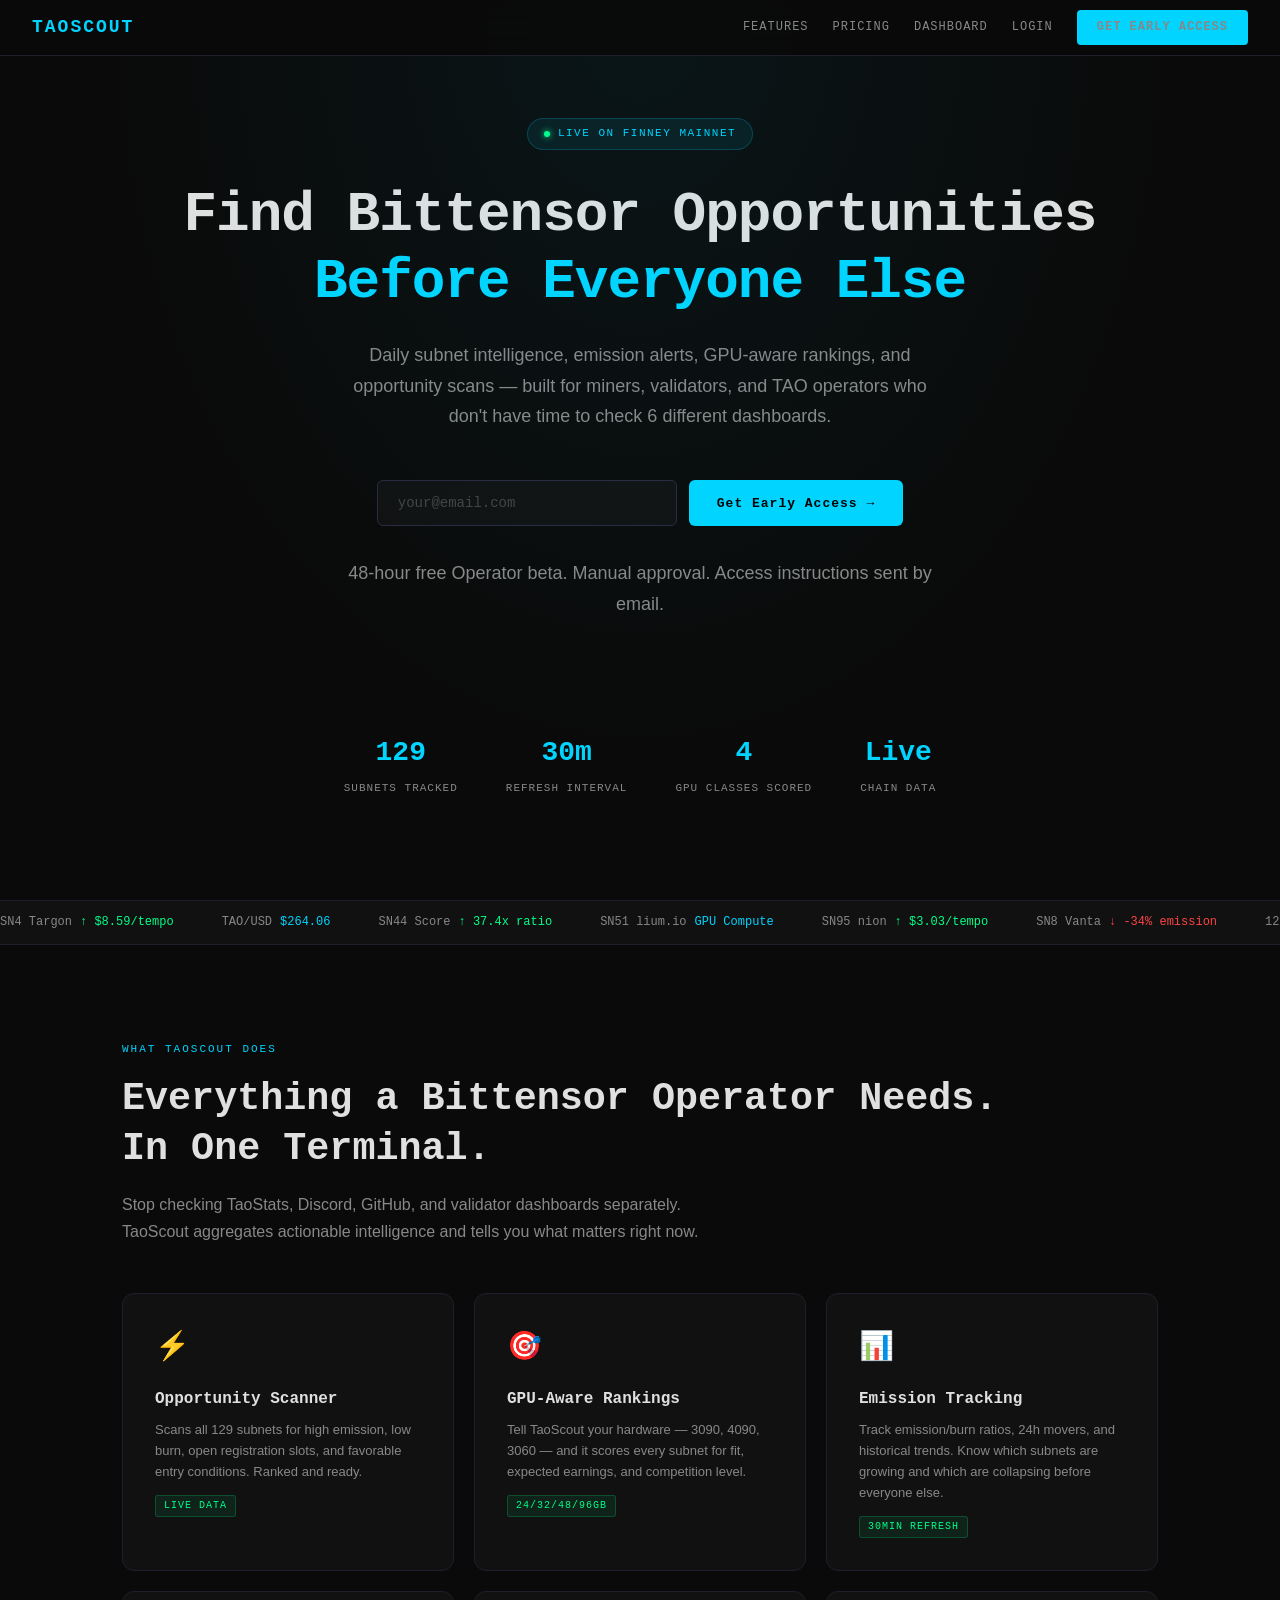
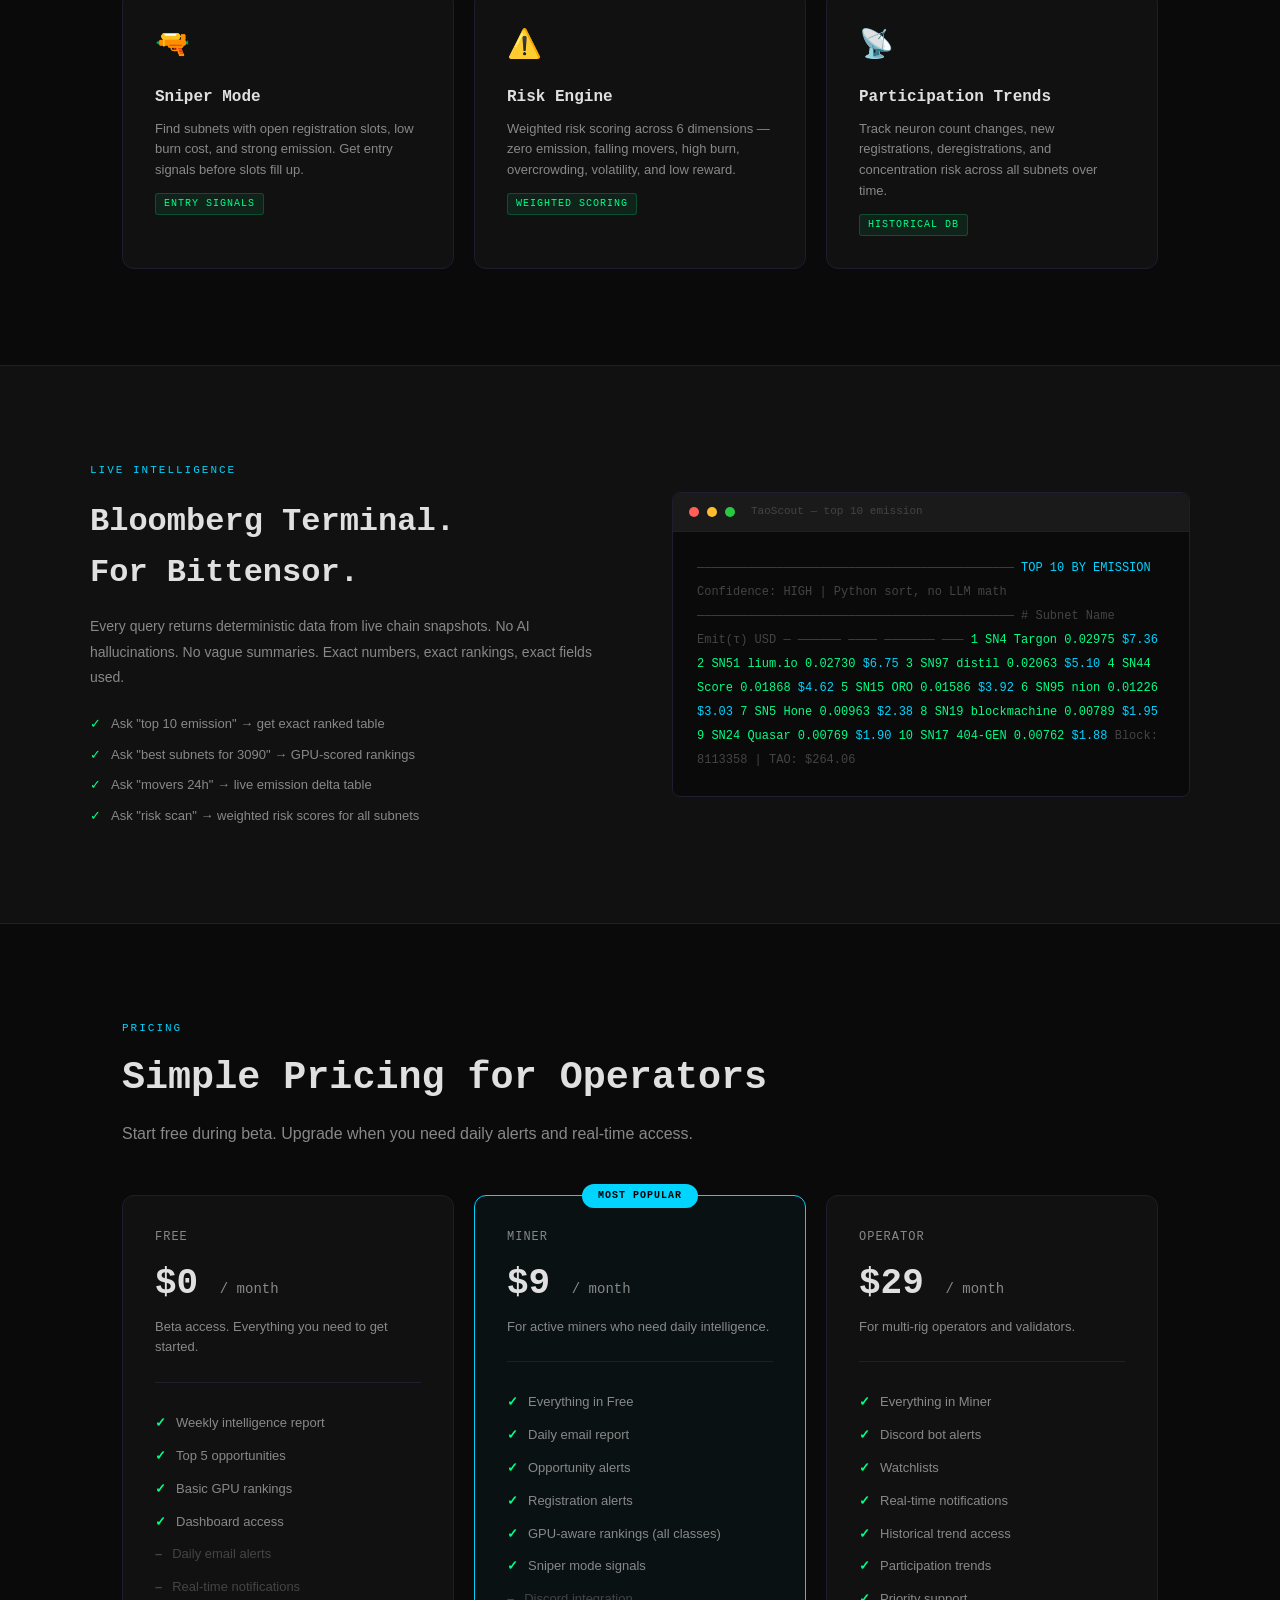
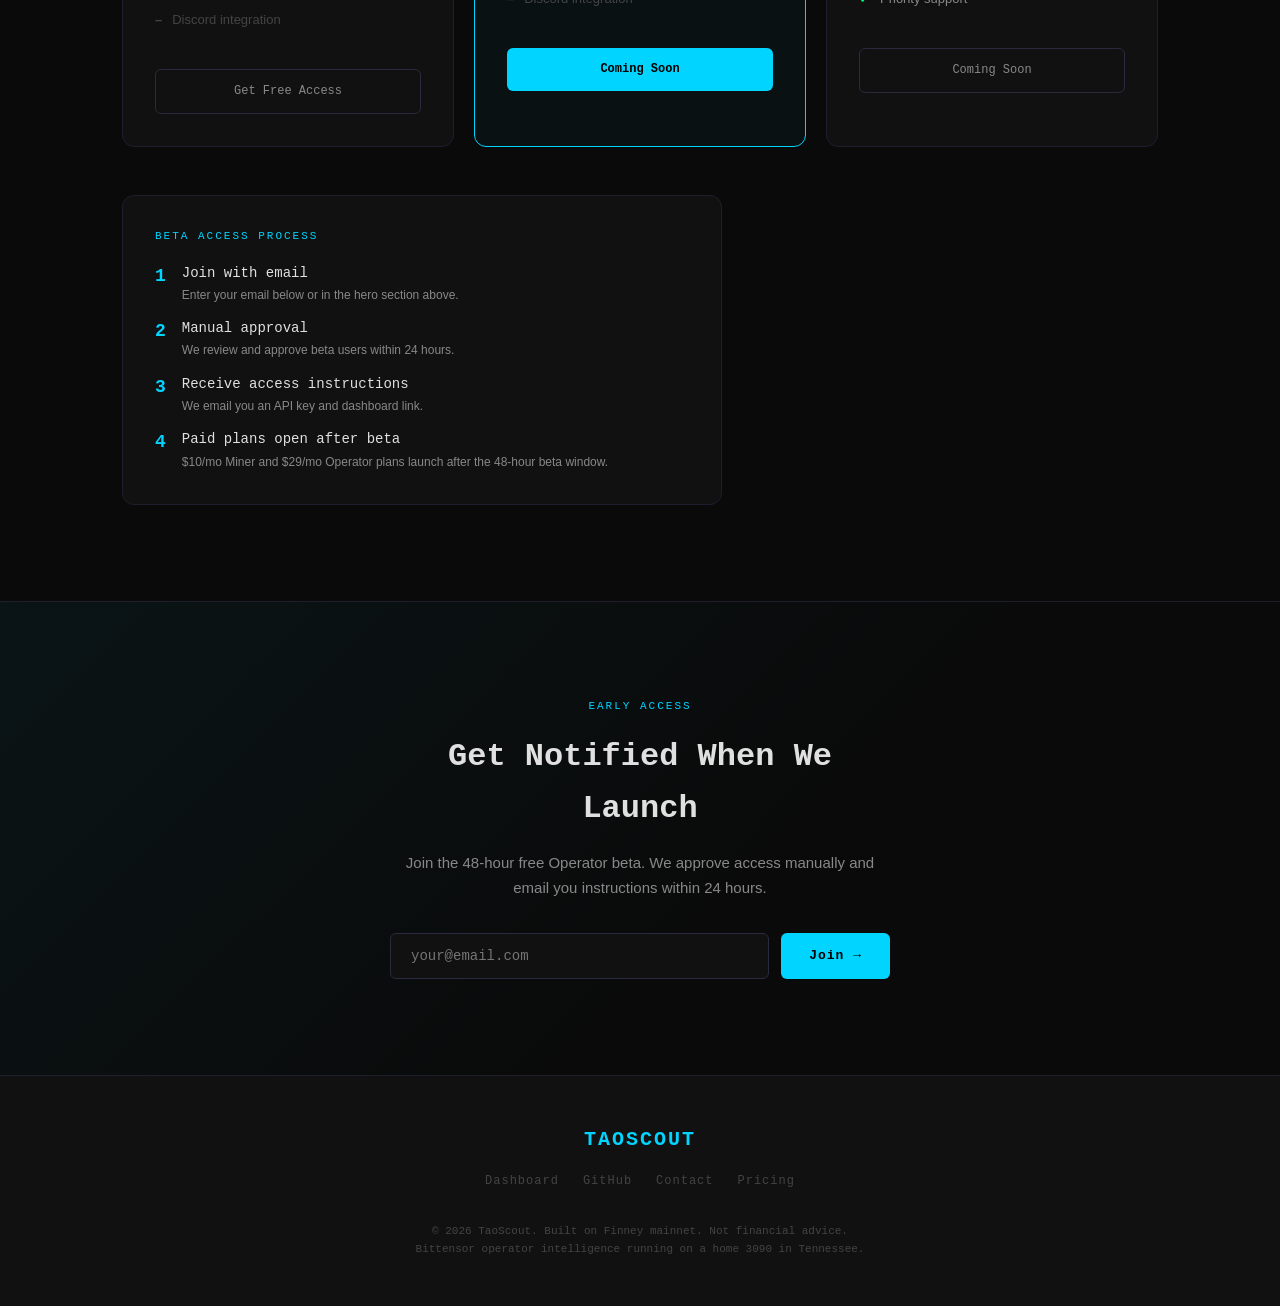
==== landing.html @ e21b1407 "Add TaoStats enrichment, validator trends, 6 GPU classes, flow risk, curated subnet repos" ====
<!DOCTYPE html>
<html lang="en">
<head>
<meta charset="UTF-8">
<meta name="viewport" content="width=device-width, initial-scale=1.0">
<title>TaoScout — Bittensor Intelligence for Miners & Operators</title>
<meta name="description" content="Daily subnet intelligence, emission alerts, GPU rankings, and opportunity scans for Bittensor miners, validators, and delegators.">
<style>
*{box-sizing:border-box;margin:0;padding:0}
:root{
  --bg:#0a0a0a;--bg2:#111;--bg3:#161616;
  --border:#1e1e2e;--border2:#2a2a3e;
  --cyan:#00d4ff;--green:#00ff88;--yellow:#ffcc00;--red:#ff4444;
  --text:#e0e0e0;--muted:#888;--dim:#444;
}
html{scroll-behavior:smooth}
body{background:var(--bg);color:var(--text);font-family:'Courier New',monospace;line-height:1.6}

/* NAV */
nav{position:fixed;top:0;left:0;right:0;z-index:100;background:rgba(10,10,10,0.95);border-bottom:1px solid var(--border);padding:0 2rem;display:flex;align-items:center;justify-content:space-between;height:56px;backdrop-filter:blur(10px)}
.nav-logo{font-size:18px;font-weight:700;color:var(--cyan);letter-spacing:2px}
.nav-links{display:flex;gap:24px;align-items:center}
.nav-links a{color:var(--muted);text-decoration:none;font-size:12px;letter-spacing:1px;text-transform:uppercase;transition:color 0.2s}
.nav-links a:hover{color:var(--cyan)}
.nav-cta{background:var(--cyan);color:#000;padding:8px 20px;border-radius:4px;font-size:12px;font-weight:700;text-decoration:none;letter-spacing:1px}
.nav-cta:hover{background:#00b8d9;color:#000!important}

/* HERO */
.hero{min-height:100vh;display:flex;flex-direction:column;align-items:center;justify-content:center;text-align:center;padding:80px 2rem 4rem;position:relative;overflow:hidden}
.hero::before{content:'';position:absolute;top:0;left:0;right:0;bottom:0;background:radial-gradient(ellipse at 50% 0%,rgba(0,212,255,0.06) 0%,transparent 60%);pointer-events:none}
.hero-badge{display:inline-flex;align-items:center;gap:8px;background:rgba(0,212,255,0.08);border:1px solid rgba(0,212,255,0.2);border-radius:20px;padding:6px 16px;font-size:11px;color:var(--cyan);letter-spacing:1.5px;text-transform:uppercase;margin-bottom:2rem}
.live-dot{width:6px;height:6px;border-radius:50%;background:var(--green);box-shadow:0 0 6px var(--green);animation:pulse 2s infinite}
@keyframes pulse{0%,100%{opacity:1}50%{opacity:0.4}}
.hero h1{font-size:clamp(2rem,5vw,3.5rem);font-weight:700;line-height:1.2;margin-bottom:1.5rem;letter-spacing:-1px}
.hero h1 span{color:var(--cyan)}
.hero p{font-size:clamp(14px,2vw,18px);color:var(--muted);max-width:600px;margin-bottom:3rem;font-family:sans-serif;font-weight:400;line-height:1.7}
.hero-signup{display:flex;gap:12px;flex-wrap:wrap;justify-content:center;margin-bottom:2rem}
.hero-signup input{background:var(--bg2);border:1px solid var(--border2);border-radius:6px;padding:14px 20px;font-family:'Courier New',monospace;font-size:14px;color:var(--text);outline:none;width:300px;max-width:100%}
.hero-signup input:focus{border-color:var(--cyan)}
.hero-signup input::placeholder{color:var(--dim)}
.btn-primary{background:var(--cyan);color:#000;border:none;border-radius:6px;padding:14px 28px;font-family:'Courier New',monospace;font-size:13px;font-weight:700;cursor:pointer;letter-spacing:1px;transition:all 0.2s;white-space:nowrap}
.btn-primary:hover{background:#00b8d9;transform:translateY(-1px)}
.hero-note{font-size:11px;color:var(--dim)}
.hero-stats{display:flex;gap:3rem;margin-top:4rem;flex-wrap:wrap;justify-content:center}
.hero-stat{text-align:center}
.hero-stat-num{font-size:28px;font-weight:700;color:var(--cyan)}
.hero-stat-label{font-size:11px;color:var(--muted);text-transform:uppercase;letter-spacing:1px;margin-top:4px}

/* TICKER */
.ticker{background:var(--bg2);border-top:1px solid var(--border);border-bottom:1px solid var(--border);padding:12px 0;overflow:hidden}
.ticker-inner{display:flex;gap:3rem;animation:scroll 20s linear infinite;white-space:nowrap;width:max-content}
@keyframes scroll{0%{transform:translateX(0)}100%{transform:translateX(-50%)}}
.ticker-item{font-size:12px;color:var(--muted);display:flex;align-items:center;gap:8px}
.ticker-item span{color:var(--cyan)}
.ticker-item .up{color:var(--green)}
.ticker-item .down{color:var(--red)}

/* FEATURES */
.section{padding:6rem 2rem;max-width:1100px;margin:0 auto}
.section-label{font-size:11px;color:var(--cyan);text-transform:uppercase;letter-spacing:2px;margin-bottom:1rem}
.section h2{font-size:clamp(1.5rem,3vw,2.5rem);margin-bottom:1rem;line-height:1.3}
.section-sub{font-size:16px;color:var(--muted);max-width:600px;font-family:sans-serif;font-weight:400;line-height:1.7;margin-bottom:3rem}
.features-grid{display:grid;grid-template-columns:repeat(auto-fit,minmax(280px,1fr));gap:20px}
.feature-card{background:var(--bg2);border:1px solid var(--border);border-radius:12px;padding:2rem;transition:border-color 0.2s}
.feature-card:hover{border-color:var(--border2)}
.feature-icon{font-size:28px;margin-bottom:1rem}
.feature-card h3{font-size:16px;margin-bottom:8px;color:var(--text)}
.feature-card p{font-size:13px;color:var(--muted);font-family:sans-serif;line-height:1.6}
.feature-tag{display:inline-block;font-size:10px;color:var(--green);background:rgba(0,255,136,0.08);border:1px solid rgba(0,255,136,0.2);border-radius:3px;padding:2px 8px;margin-top:12px;letter-spacing:1px}

/* TERMINAL DEMO */
.demo-section{background:var(--bg2);border-top:1px solid var(--border);border-bottom:1px solid var(--border);padding:6rem 2rem}
.demo-inner{max-width:1100px;margin:0 auto;display:grid;grid-template-columns:1fr 1fr;gap:4rem;align-items:center}
.demo-terminal{background:#0a0a0a;border:1px solid var(--border);border-radius:8px;overflow:hidden}
.terminal-bar{background:#1a1a1a;padding:10px 16px;display:flex;align-items:center;gap:8px;border-bottom:1px solid var(--border)}
.terminal-dot{width:10px;height:10px;border-radius:50%}
.t-red{background:#ff5f57}.t-yellow{background:#febc2e}.t-green{background:#28c840}
.terminal-title{font-size:11px;color:var(--dim);margin-left:8px}
.terminal-body{padding:1.5rem;font-size:12px;line-height:2;color:var(--green)}
.t-dim{color:var(--dim)}
.t-cyan{color:var(--cyan)}
.t-yellow{color:var(--yellow)}
.t-white{color:var(--text)}

/* PRICING */
.pricing-grid{display:grid;grid-template-columns:repeat(auto-fit,minmax(260px,1fr));gap:20px;margin-top:3rem}
.pricing-card{background:var(--bg2);border:1px solid var(--border);border-radius:12px;padding:2rem;position:relative}
.pricing-card.featured{border-color:var(--cyan);background:rgba(0,212,255,0.03)}
.pricing-badge{position:absolute;top:-12px;left:50%;transform:translateX(-50%);background:var(--cyan);color:#000;font-size:10px;font-weight:700;padding:4px 16px;border-radius:20px;letter-spacing:1px}
.pricing-plan{font-size:12px;color:var(--muted);text-transform:uppercase;letter-spacing:1px;margin-bottom:8px}
.pricing-price{font-size:36px;font-weight:700;color:var(--text);margin-bottom:4px}
.pricing-price span{font-size:14px;color:var(--muted);font-weight:400}
.pricing-desc{font-size:13px;color:var(--muted);font-family:sans-serif;margin-bottom:1.5rem;padding-bottom:1.5rem;border-bottom:1px solid var(--border)}
.pricing-features{list-style:none;margin-bottom:2rem}
.pricing-features li{font-size:13px;color:var(--muted);font-family:sans-serif;padding:6px 0;display:flex;align-items:flex-start;gap:10px}
.pricing-features li::before{content:'✓';color:var(--green);flex-shrink:0;font-weight:700}
.pricing-features li.dim::before{content:'–';color:var(--dim)}
.pricing-features li.dim{color:var(--dim)}
.btn-outline{display:block;text-align:center;border:1px solid var(--border2);border-radius:6px;padding:12px;font-family:'Courier New',monospace;font-size:12px;color:var(--muted);cursor:pointer;background:none;width:100%;transition:all 0.2s;text-decoration:none}
.btn-outline:hover{border-color:var(--cyan);color:var(--cyan)}
.btn-filled{display:block;text-align:center;background:var(--cyan);border:none;border-radius:6px;padding:12px;font-family:'Courier New',monospace;font-size:12px;color:#000;cursor:pointer;width:100%;font-weight:700;transition:all 0.2s;text-decoration:none}
.btn-filled:hover{background:#00b8d9}

/* EMAIL SECTION */
.email-section{background:linear-gradient(135deg,rgba(0,212,255,0.05) 0%,transparent 60%);border-top:1px solid var(--border);padding:6rem 2rem;text-align:center}
.email-inner{max-width:500px;margin:0 auto}
.email-inner h2{font-size:clamp(1.5rem,3vw,2rem);margin-bottom:1rem}
.email-inner p{font-size:15px;color:var(--muted);font-family:sans-serif;margin-bottom:2rem;line-height:1.7}
.email-form{display:flex;gap:12px;flex-wrap:wrap;justify-content:center}
.email-form input{background:var(--bg2);border:1px solid var(--border2);border-radius:6px;padding:14px 20px;font-family:'Courier New',monospace;font-size:14px;color:var(--text);outline:none;flex:1;min-width:200px}
.email-form input:focus{border-color:var(--cyan)}
.signup-msg{margin-top:1rem;font-size:13px;display:none}
.signup-msg.success{color:var(--green);display:block}
.signup-msg.error{color:var(--red);display:block}

/* FOOTER */
footer{background:var(--bg2);border-top:1px solid var(--border);padding:3rem 2rem;text-align:center}
.footer-logo{font-size:20px;font-weight:700;color:var(--cyan);letter-spacing:2px;margin-bottom:1rem}
.footer-links{display:flex;gap:24px;justify-content:center;margin-bottom:2rem;flex-wrap:wrap}
.footer-links a{color:var(--dim);text-decoration:none;font-size:12px;letter-spacing:1px}
.footer-links a:hover{color:var(--muted)}
.footer-note{font-size:11px;color:var(--dim)}

/* MOBILE */
@media(max-width:768px){
  .nav-links{display:none}
  .demo-inner{grid-template-columns:1fr}
  .hero-signup{flex-direction:column;align-items:center}
  .hero-signup input{width:100%;max-width:340px}
  .hero-stats{gap:2rem}
}

/* SUCCESS STATE */
.form-success{display:none;text-align:center;padding:1rem}
.form-success.show{display:block}
</style>
</head>
<body>

<nav>
  <div class="nav-logo">TAOSCOUT</div>
  <div class="nav-links">
    <a href="#features">Features</a>
    <a href="#pricing">Pricing</a>
    <a href="https://app.taoscout.com">Dashboard</a>
    <a href="https://app.taoscout.com/login" style="color:#888;text-decoration:none;font-size:12px;letter-spacing:1px">Login</a>
    <a href="#signup" class="nav-cta">Get Early Access</a>
  </div>
</nav>

<!-- HERO -->
<section class="hero">
  <div class="hero-badge">
    <span class="live-dot"></span>
    Live on Finney Mainnet
  </div>
  <h1>Find Bittensor Opportunities<br><span>Before Everyone Else</span></h1>
  <p>Daily subnet intelligence, emission alerts, GPU-aware rankings, and opportunity scans — built for miners, validators, and TAO operators who don't have time to check 6 different dashboards.</p>

  <div class="hero-signup" id="hero-form">
    <input type="email" id="hero-email" placeholder="your@email.com" />
    <button class="btn-primary" onclick="subscribe('hero-email','hero-msg')">Get Early Access →</button>
  </div>
  <div class="signup-msg" id="hero-msg"></div>
  <p class="hero-note">48-hour free Operator beta. Manual approval. Access instructions sent by email.</p>

  <div class="hero-stats">
    <div class="hero-stat">
      <div class="hero-stat-num">129</div>
      <div class="hero-stat-label">Subnets Tracked</div>
    </div>
    <div class="hero-stat">
      <div class="hero-stat-num">30m</div>
      <div class="hero-stat-label">Refresh Interval</div>
    </div>
    <div class="hero-stat">
      <div class="hero-stat-num">4</div>
      <div class="hero-stat-label">GPU Classes Scored</div>
    </div>
    <div class="hero-stat">
      <div class="hero-stat-num">Live</div>
      <div class="hero-stat-label">Chain Data</div>
    </div>
  </div>
</section>

<!-- TICKER -->
<div class="ticker">
  <div class="ticker-inner">
    <div class="ticker-item">SN4 Targon <span class="up">↑ $8.59/tempo</span></div>
    <div class="ticker-item">TAO/USD <span>$264.06</span></div>
    <div class="ticker-item">SN44 Score <span class="up">↑ 37.4x ratio</span></div>
    <div class="ticker-item">SN51 lium.io <span>GPU Compute</span></div>
    <div class="ticker-item">SN95 nion <span class="up">↑ $3.03/tempo</span></div>
    <div class="ticker-item">SN8 Vanta <span class="down">↓ -34% emission</span></div>
    <div class="ticker-item">129 Subnets <span>Analyzed</span></div>
    <div class="ticker-item">SN36 automata <span>10% fill — open slots</span></div>
    <!-- duplicate for seamless scroll -->
    <div class="ticker-item">SN4 Targon <span class="up">↑ $8.59/tempo</span></div>
    <div class="ticker-item">TAO/USD <span>$264.06</span></div>
    <div class="ticker-item">SN44 Score <span class="up">↑ 37.4x ratio</span></div>
    <div class="ticker-item">SN51 lium.io <span>GPU Compute</span></div>
    <div class="ticker-item">SN95 nion <span class="up">↑ $3.03/tempo</span></div>
    <div class="ticker-item">SN8 Vanta <span class="down">↓ -34% emission</span></div>
    <div class="ticker-item">129 Subnets <span>Analyzed</span></div>
    <div class="ticker-item">SN36 automata <span>10% fill — open slots</span></div>
  </div>
</div>

<!-- FEATURES -->
<section class="section" id="features">
  <div class="section-label">What TaoScout Does</div>
  <h2>Everything a Bittensor Operator Needs.<br>In One Terminal.</h2>
  <p class="section-sub">Stop checking TaoStats, Discord, GitHub, and validator dashboards separately. TaoScout aggregates actionable intelligence and tells you what matters right now.</p>

  <div class="features-grid">
    <div class="feature-card">
      <div class="feature-icon">⚡</div>
      <h3>Opportunity Scanner</h3>
      <p>Scans all 129 subnets for high emission, low burn, open registration slots, and favorable entry conditions. Ranked and ready.</p>
      <span class="feature-tag">LIVE DATA</span>
    </div>
    <div class="feature-card">
      <div class="feature-icon">🎯</div>
      <h3>GPU-Aware Rankings</h3>
      <p>Tell TaoScout your hardware — 3090, 4090, 3060 — and it scores every subnet for fit, expected earnings, and competition level.</p>
      <span class="feature-tag">24/32/48/96GB</span>
    </div>
    <div class="feature-card">
      <div class="feature-icon">📊</div>
      <h3>Emission Tracking</h3>
      <p>Track emission/burn ratios, 24h movers, and historical trends. Know which subnets are growing and which are collapsing before everyone else.</p>
      <span class="feature-tag">30MIN REFRESH</span>
    </div>
    <div class="feature-card">
      <div class="feature-icon">🔫</div>
      <h3>Sniper Mode</h3>
      <p>Find subnets with open registration slots, low burn cost, and strong emission. Get entry signals before slots fill up.</p>
      <span class="feature-tag">ENTRY SIGNALS</span>
    </div>
    <div class="feature-card">
      <div class="feature-icon">⚠️</div>
      <h3>Risk Engine</h3>
      <p>Weighted risk scoring across 6 dimensions — zero emission, falling movers, high burn, overcrowding, volatility, and low reward.</p>
      <span class="feature-tag">WEIGHTED SCORING</span>
    </div>
    <div class="feature-card">
      <div class="feature-icon">📡</div>
      <h3>Participation Trends</h3>
      <p>Track neuron count changes, new registrations, deregistrations, and concentration risk across all subnets over time.</p>
      <span class="feature-tag">HISTORICAL DB</span>
    </div>
  </div>
</section>

<!-- TERMINAL DEMO -->
<div class="demo-section">
  <div class="demo-inner">
    <div>
      <div class="section-label">Live Intelligence</div>
      <h2 style="font-size:clamp(1.4rem,2.5vw,2rem);margin-bottom:1rem">Bloomberg Terminal.<br>For Bittensor.</h2>
      <p style="font-size:14px;color:var(--muted);font-family:sans-serif;line-height:1.8;margin-bottom:1.5rem">Every query returns deterministic data from live chain snapshots. No AI hallucinations. No vague summaries. Exact numbers, exact rankings, exact fields used.</p>
      <ul style="list-style:none;display:flex;flex-direction:column;gap:10px">
        <li style="font-size:13px;color:var(--muted);font-family:sans-serif;display:flex;gap:10px"><span style="color:var(--green)">✓</span> Ask "top 10 emission" → get exact ranked table</li>
        <li style="font-size:13px;color:var(--muted);font-family:sans-serif;display:flex;gap:10px"><span style="color:var(--green)">✓</span> Ask "best subnets for 3090" → GPU-scored rankings</li>
        <li style="font-size:13px;color:var(--muted);font-family:sans-serif;display:flex;gap:10px"><span style="color:var(--green)">✓</span> Ask "movers 24h" → live emission delta table</li>
        <li style="font-size:13px;color:var(--muted);font-family:sans-serif;display:flex;gap:10px"><span style="color:var(--green)">✓</span> Ask "risk scan" → weighted risk scores for all subnets</li>
      </ul>
    </div>
    <div class="demo-terminal">
      <div class="terminal-bar">
        <div class="terminal-dot t-red"></div>
        <div class="terminal-dot t-yellow"></div>
        <div class="terminal-dot t-green"></div>
        <span class="terminal-title">TaoScout — top 10 emission</span>
      </div>
      <div class="terminal-body">
<span class="t-dim">────────────────────────────────────────────</span>
<span class="t-cyan">  TOP 10 BY EMISSION</span>
<span class="t-dim">  Confidence: HIGH | Python sort, no LLM math</span>
<span class="t-dim">────────────────────────────────────────────</span>
<span class="t-dim">  #  Subnet   Name         Emit(τ)    USD</span>
<span class="t-dim">  ─  ──────   ────         ───────    ───</span>
  1  SN4      Targon       0.02975  <span class="t-cyan">$7.36</span>
  2  SN51     lium.io      0.02730  <span class="t-cyan">$6.75</span>
  3  SN97     distil       0.02063  <span class="t-cyan">$5.10</span>
  4  SN44     Score        0.01868  <span class="t-cyan">$4.62</span>
  5  SN15     ORO          0.01586  <span class="t-cyan">$3.92</span>
  6  SN95     nion         0.01226  <span class="t-cyan">$3.03</span>
  7  SN5      Hone         0.00963  <span class="t-cyan">$2.38</span>
  8  SN19     blockmachine 0.00789  <span class="t-cyan">$1.95</span>
  9  SN24     Quasar       0.00769  <span class="t-cyan">$1.90</span>
 10  SN17     404-GEN      0.00762  <span class="t-cyan">$1.88</span>
<span class="t-dim">  Block: 8113358 | TAO: $264.06</span>
      </div>
    </div>
  </div>
</div>

<!-- PRICING -->
<section class="section" id="pricing">
  <div class="section-label">Pricing</div>
  <h2>Simple Pricing for Operators</h2>
  <p class="section-sub">Start free during beta. Upgrade when you need daily alerts and real-time access.</p>

  <div class="pricing-grid">
    <div class="pricing-card">
      <div class="pricing-plan">Free</div>
      <div class="pricing-price">$0 <span>/ month</span></div>
      <div class="pricing-desc">Beta access. Everything you need to get started.</div>
      <ul class="pricing-features">
        <li>Weekly intelligence report</li>
        <li>Top 5 opportunities</li>
        <li>Basic GPU rankings</li>
        <li>Dashboard access</li>
        <li class="dim">Daily email alerts</li>
        <li class="dim">Real-time notifications</li>
        <li class="dim">Discord integration</li>
      </ul>
      <a href="#signup" class="btn-outline">Get Free Access</a>
    </div>

    <div class="pricing-card featured">
      <div class="pricing-badge">MOST POPULAR</div>
      <div class="pricing-plan">Miner</div>
      <div class="pricing-price">$9 <span>/ month</span></div>
      <div class="pricing-desc">For active miners who need daily intelligence.</div>
      <ul class="pricing-features">
        <li>Everything in Free</li>
        <li>Daily email report</li>
        <li>Opportunity alerts</li>
        <li>Registration alerts</li>
        <li>GPU-aware rankings (all classes)</li>
        <li>Sniper mode signals</li>
        <li class="dim">Discord integration</li>
      </ul>
      <a href="#signup" class="btn-filled">Coming Soon</a>
    </div>

    <div class="pricing-card">
      <div class="pricing-plan">Operator</div>
      <div class="pricing-price">$29 <span>/ month</span></div>
      <div class="pricing-desc">For multi-rig operators and validators.</div>
      <ul class="pricing-features">
        <li>Everything in Miner</li>
        <li>Discord bot alerts</li>
        <li>Watchlists</li>
        <li>Real-time notifications</li>
        <li>Historical trend access</li>
        <li>Participation trends</li>
        <li>Priority support</li>
      </ul>
      <a href="#signup" class="btn-outline">Coming Soon</a>
    </div>
  </div>
  <div style="margin-top:3rem;background:var(--bg2);border:1px solid var(--border);border-radius:12px;padding:2rem;max-width:600px">
    <div style="font-size:11px;color:var(--cyan);text-transform:uppercase;letter-spacing:2px;margin-bottom:1rem">Beta Access Process</div>
    <div style="display:flex;flex-direction:column;gap:12px">
      <div style="display:flex;gap:16px;align-items:flex-start">
        <span style="color:var(--cyan);font-size:18px;font-weight:700;flex-shrink:0">1</span>
        <div>
          <div style="font-size:14px;color:var(--text);margin-bottom:2px">Join with email</div>
          <div style="font-size:12px;color:var(--muted);font-family:sans-serif">Enter your email below or in the hero section above.</div>
        </div>
      </div>
      <div style="display:flex;gap:16px;align-items:flex-start">
        <span style="color:var(--cyan);font-size:18px;font-weight:700;flex-shrink:0">2</span>
        <div>
          <div style="font-size:14px;color:var(--text);margin-bottom:2px">Manual approval</div>
          <div style="font-size:12px;color:var(--muted);font-family:sans-serif">We review and approve beta users within 24 hours.</div>
        </div>
      </div>
      <div style="display:flex;gap:16px;align-items:flex-start">
        <span style="color:var(--cyan);font-size:18px;font-weight:700;flex-shrink:0">3</span>
        <div>
          <div style="font-size:14px;color:var(--text);margin-bottom:2px">Receive access instructions</div>
          <div style="font-size:12px;color:var(--muted);font-family:sans-serif">We email you an API key and dashboard link.</div>
        </div>
      </div>
      <div style="display:flex;gap:16px;align-items:flex-start">
        <span style="color:var(--cyan);font-size:18px;font-weight:700;flex-shrink:0">4</span>
        <div>
          <div style="font-size:14px;color:var(--text);margin-bottom:2px">Paid plans open after beta</div>
          <div style="font-size:12px;color:var(--muted);font-family:sans-serif">$10/mo Miner and $29/mo Operator plans launch after the 48-hour beta window.</div>
        </div>
      </div>
    </div>
  </div>


</section>

<!-- EMAIL CAPTURE -->
<section class="email-section" id="signup">
  <div class="email-inner">
    <div class="section-label" style="text-align:center">Early Access</div>
    <h2>Get Notified When We Launch</h2>
    <p>Join the 48-hour free Operator beta. We approve access manually and email you instructions within 24 hours.</p>
    <div class="email-form">
      <input type="email" id="footer-email" placeholder="your@email.com" />
      <button class="btn-primary" onclick="subscribe('footer-email','footer-msg')">Join →</button>
    </div>
    <div class="signup-msg" id="footer-msg"></div>
  </div>
</section>

<footer>
  <div class="footer-logo">TAOSCOUT</div>
  <div class="footer-links">
    <a href="https://app.taoscout.com">Dashboard</a>
    <a href="https://github.com/McDEE1311/taoscout">GitHub</a>
    <a href="mailto:tao.forge.ai@gmail.com">Contact</a>
    <a href="#pricing">Pricing</a>
  </div>
  <p class="footer-note">© 2026 TaoScout. Built on Finney mainnet. Not financial advice.<br>
  Bittensor operator intelligence running on a home 3090 in Tennessee.</p>
</footer>

<script>
const API = '';

async function subscribe(inputId, msgId) {
  const email = document.getElementById(inputId).value.trim();
  const msg = document.getElementById(msgId);

  if (!email || !email.includes('@')) {
    msg.textContent = 'Please enter a valid email address.';
    msg.className = 'signup-msg error';
    return;
  }

  const btn = event.target;
  btn.disabled = true;
  btn.textContent = 'Joining...';

  try {
    const r = await fetch(API + '/subscribe', {
      method: 'POST',
      headers: {'Content-Type': 'application/json'},
      body: JSON.stringify({email})
    });
    const d = await r.json();
    if (r.ok) {
      msg.textContent = "✓ You're on the beta list. Free Operator access is being approved manually. We'll email your access instructions within 24 hours.";
      msg.className = 'signup-msg success';
      document.getElementById(inputId).value = '';
    } else {
      msg.textContent = d.detail || 'Something went wrong. Try again.';
      msg.className = 'signup-msg error';
    }
  } catch(e) {
    msg.textContent = 'Could not connect. Email us at tao.forge.ai@gmail.com';
    msg.className = 'signup-msg error';
  }
  btn.disabled = false;
  btn.textContent = inputId === 'hero-email' ? 'Get Early Access →' : 'Join →';
}

document.querySelectorAll('input[type=email]').forEach(input => {
  input.addEventListener('keydown', e => {
    if (e.key === 'Enter') {
      const id = input.id;
      const msgId = id === 'hero-email' ? 'hero-msg' : 'footer-msg';
      subscribe(id, msgId);
    }
  });
});
</script>
</body>
</html>
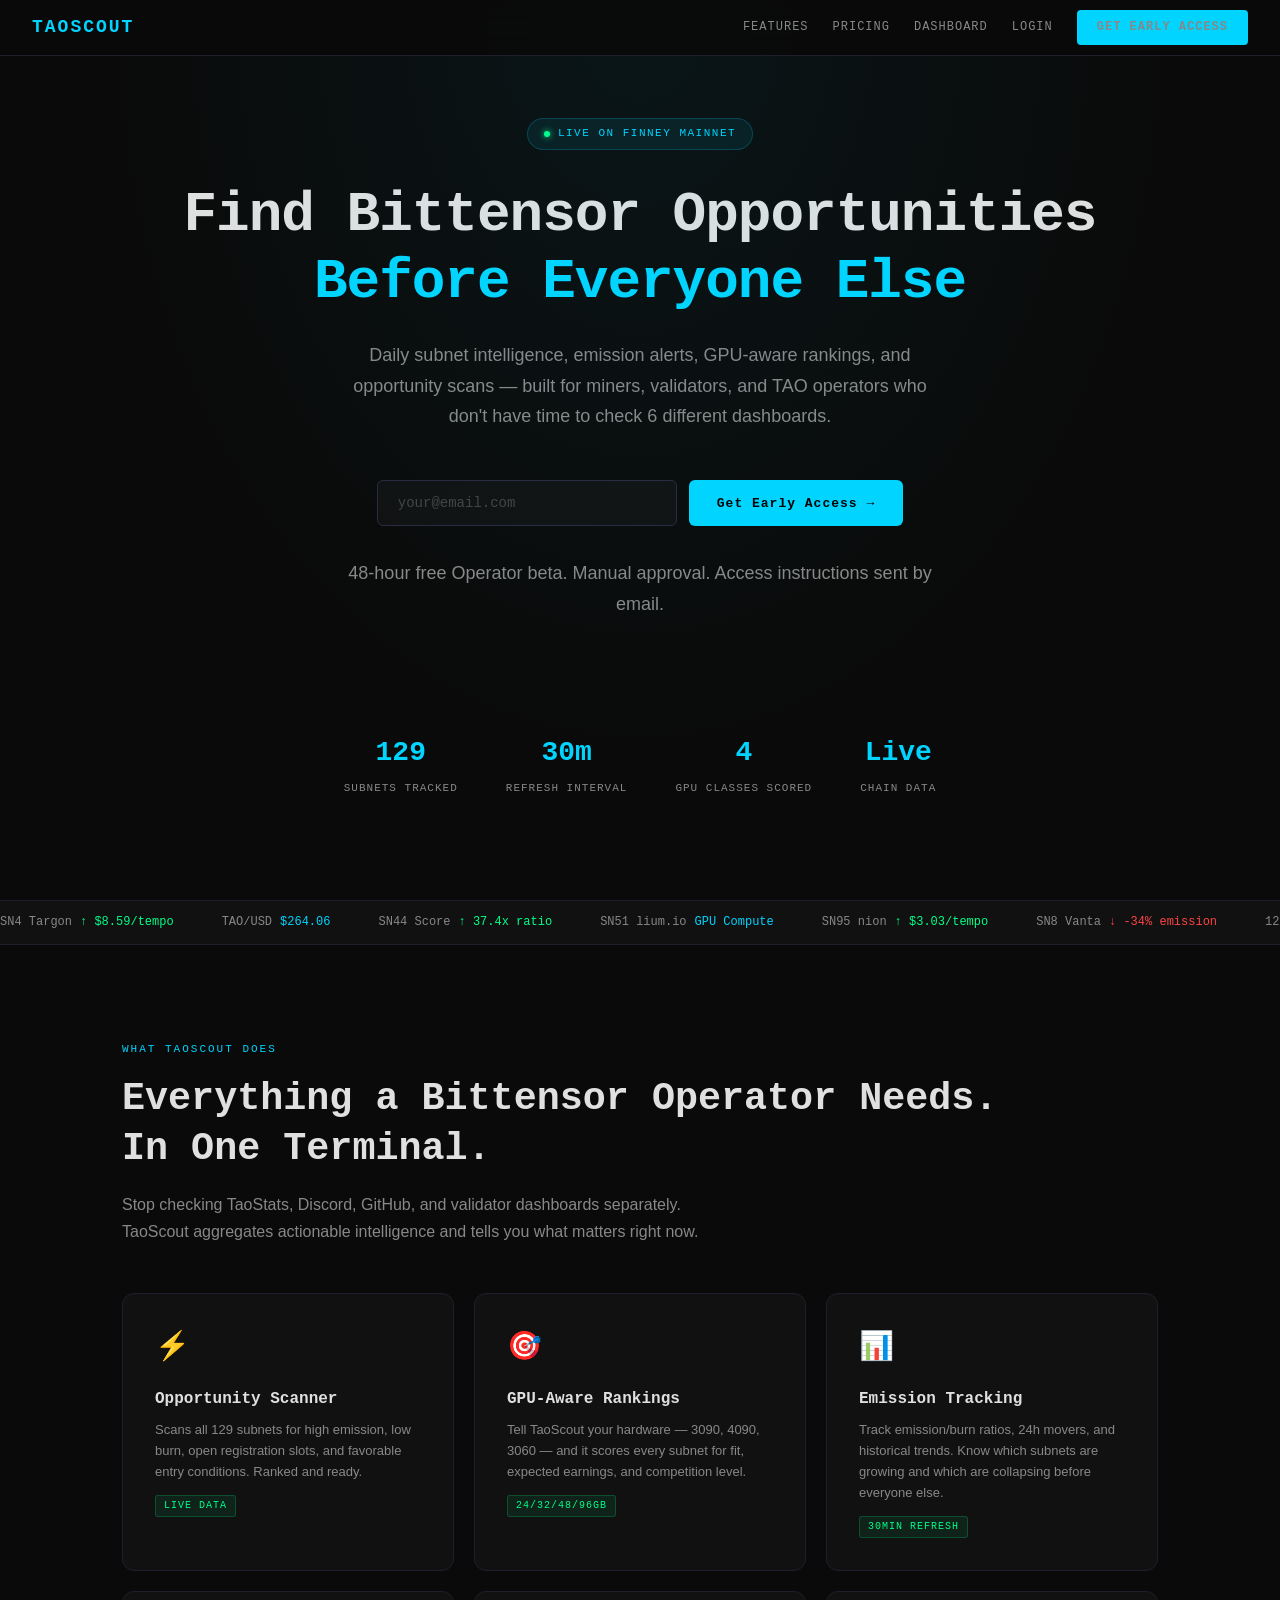
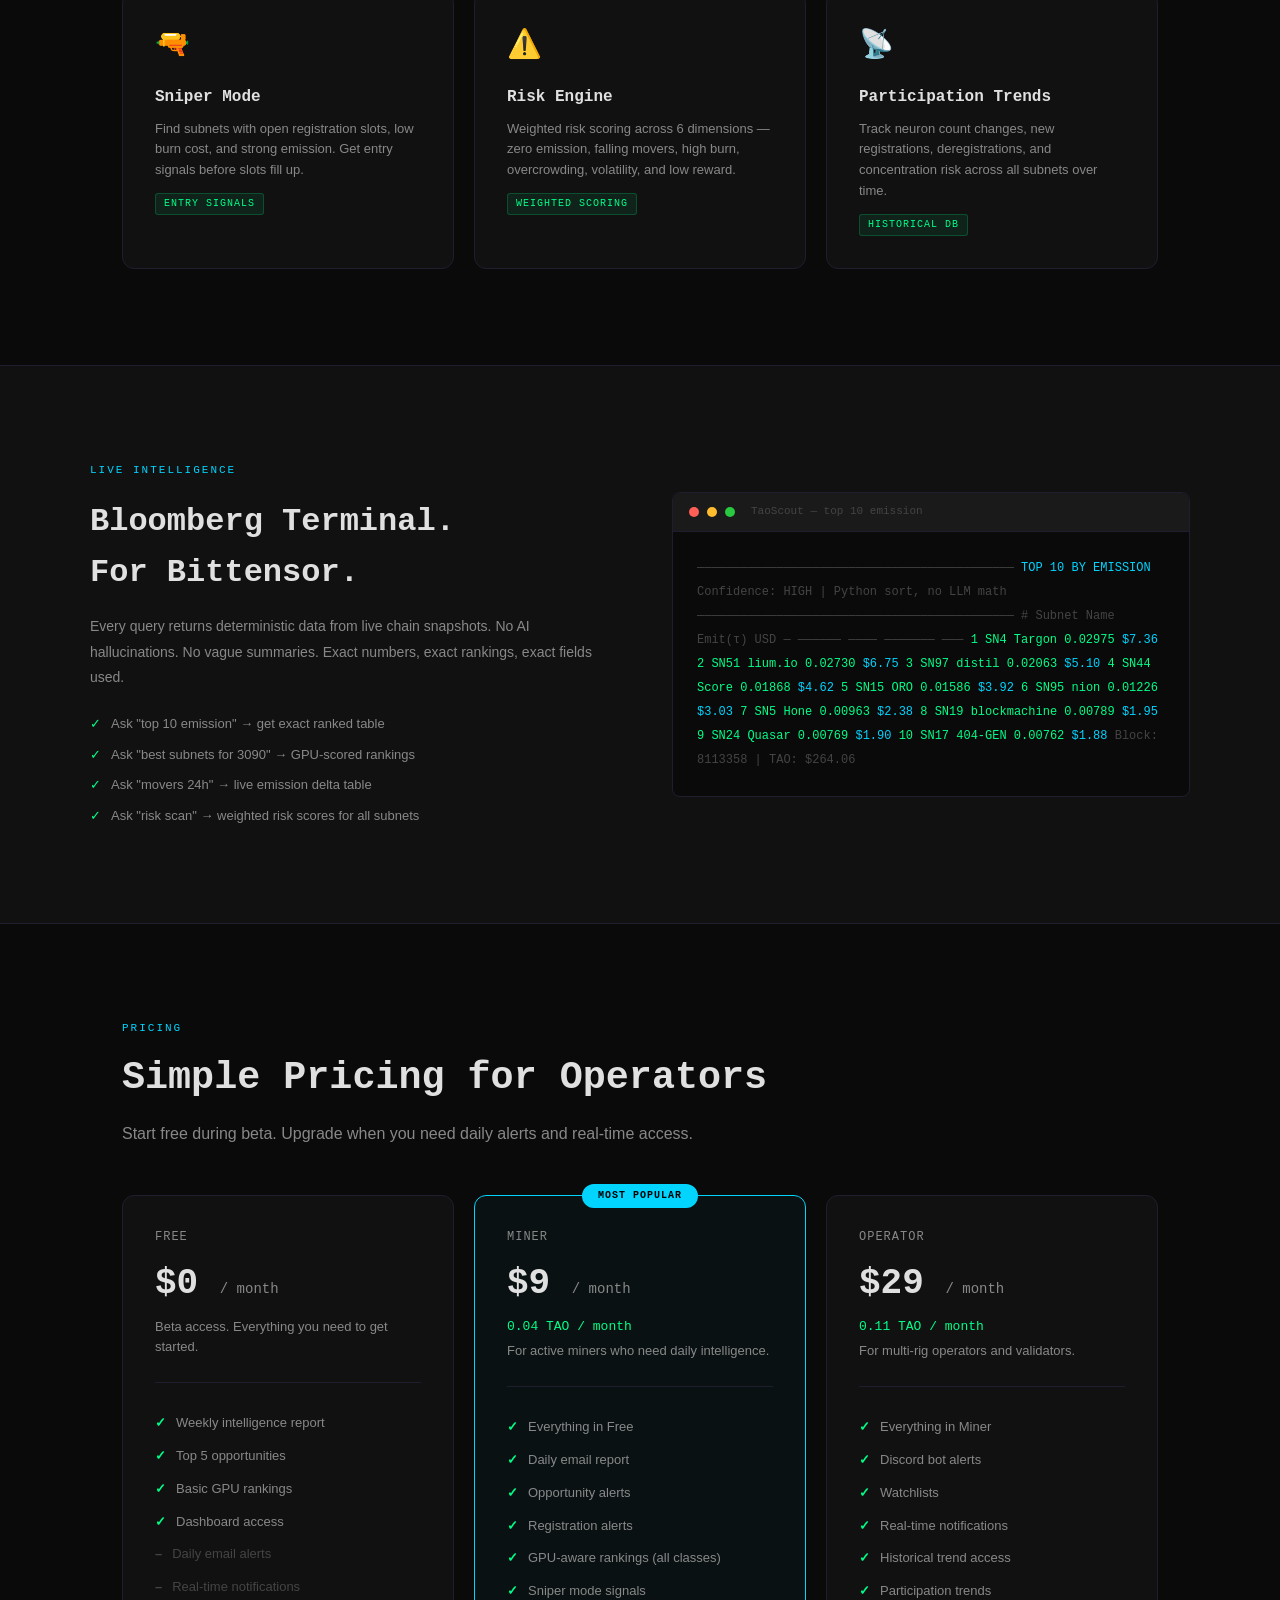
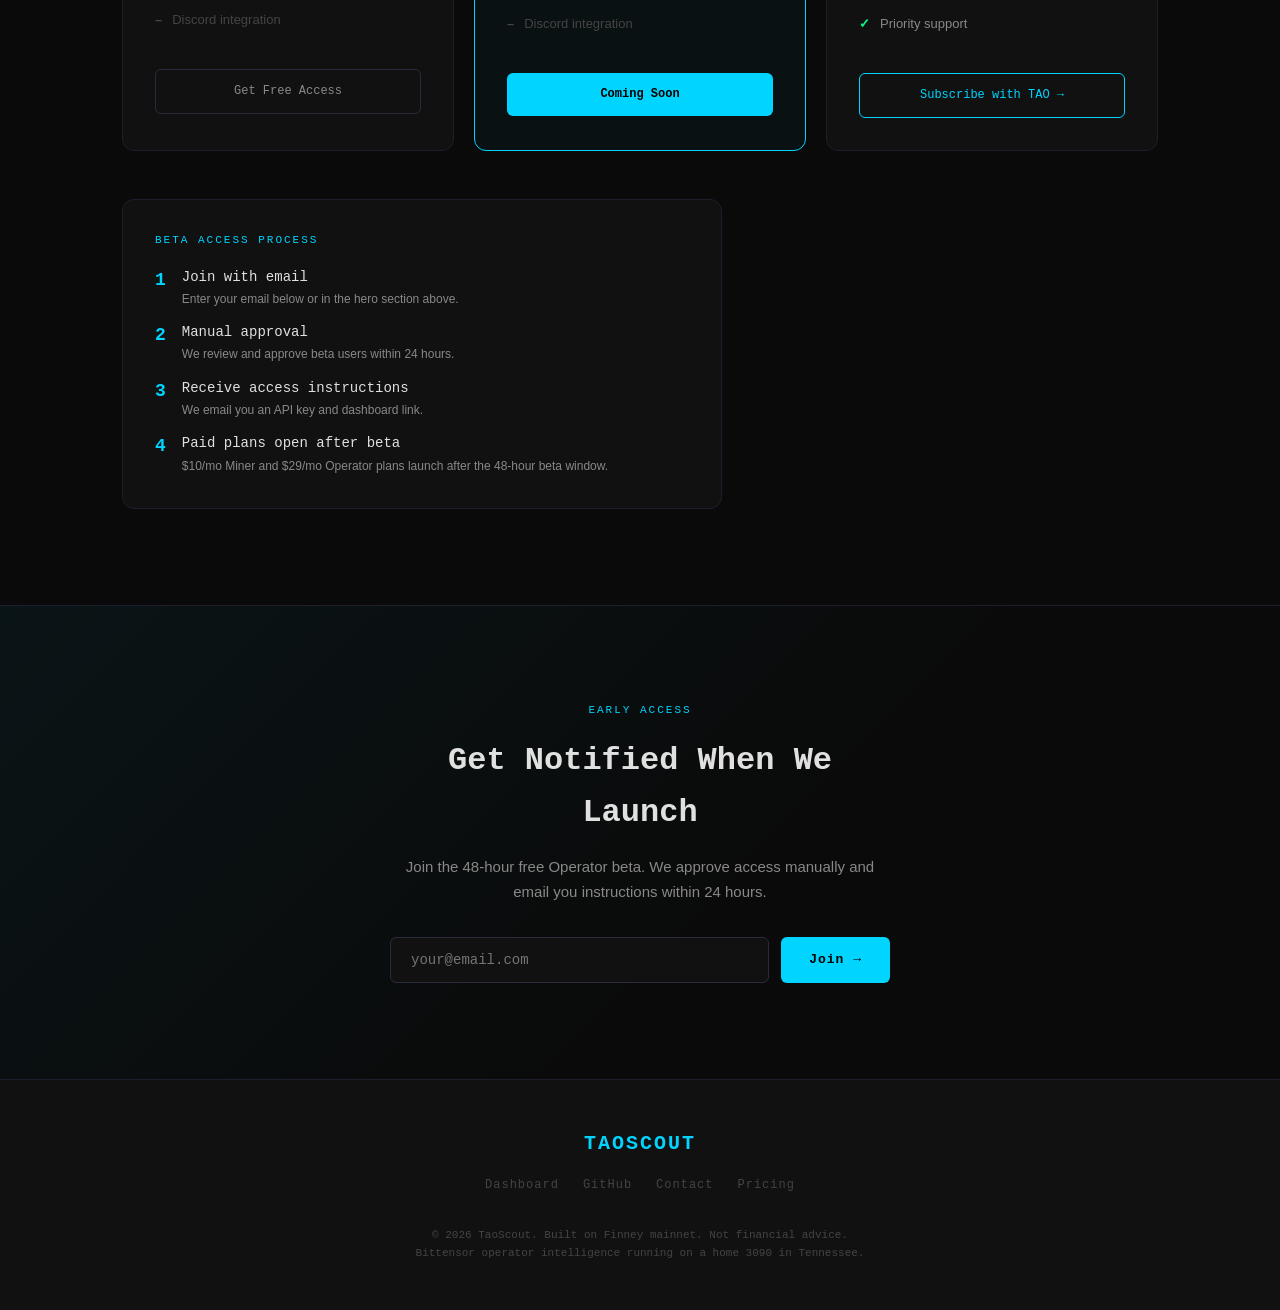
==== commit 999ec99e: "Landing page: remove Coming Soon, add TAO prices, link to order flow" ====
--- a/landing.html
+++ b/landing.html
@@ -324,6 +324,7 @@
       <div class="pricing-badge">MOST POPULAR</div>
       <div class="pricing-plan">Miner</div>
       <div class="pricing-price">$9 <span>/ month</span></div>
+      <div style="font-size:13px;color:#00ff88;font-family:'Courier New',monospace;margin-bottom:4px">0.04 TAO / month</div>
       <div class="pricing-desc">For active miners who need daily intelligence.</div>
       <ul class="pricing-features">
         <li>Everything in Free</li>
@@ -340,6 +341,7 @@
     <div class="pricing-card">
       <div class="pricing-plan">Operator</div>
       <div class="pricing-price">$29 <span>/ month</span></div>
+      <div style="font-size:13px;color:#00ff88;font-family:'Courier New',monospace;margin-bottom:4px">0.11 TAO / month</div>
       <div class="pricing-desc">For multi-rig operators and validators.</div>
       <ul class="pricing-features">
         <li>Everything in Miner</li>
@@ -350,7 +352,7 @@
         <li>Participation trends</li>
         <li>Priority support</li>
       </ul>
-      <a href="#signup" class="btn-outline">Coming Soon</a>
+      <a href="/order?plan=operator_monthly" class="btn-outline" style="border-color:#00d4ff;color:#00d4ff">Subscribe with TAO →</a>
     </div>
   </div>
   <div style="margin-top:3rem;background:var(--bg2);border:1px solid var(--border);border-radius:12px;padding:2rem;max-width:600px">
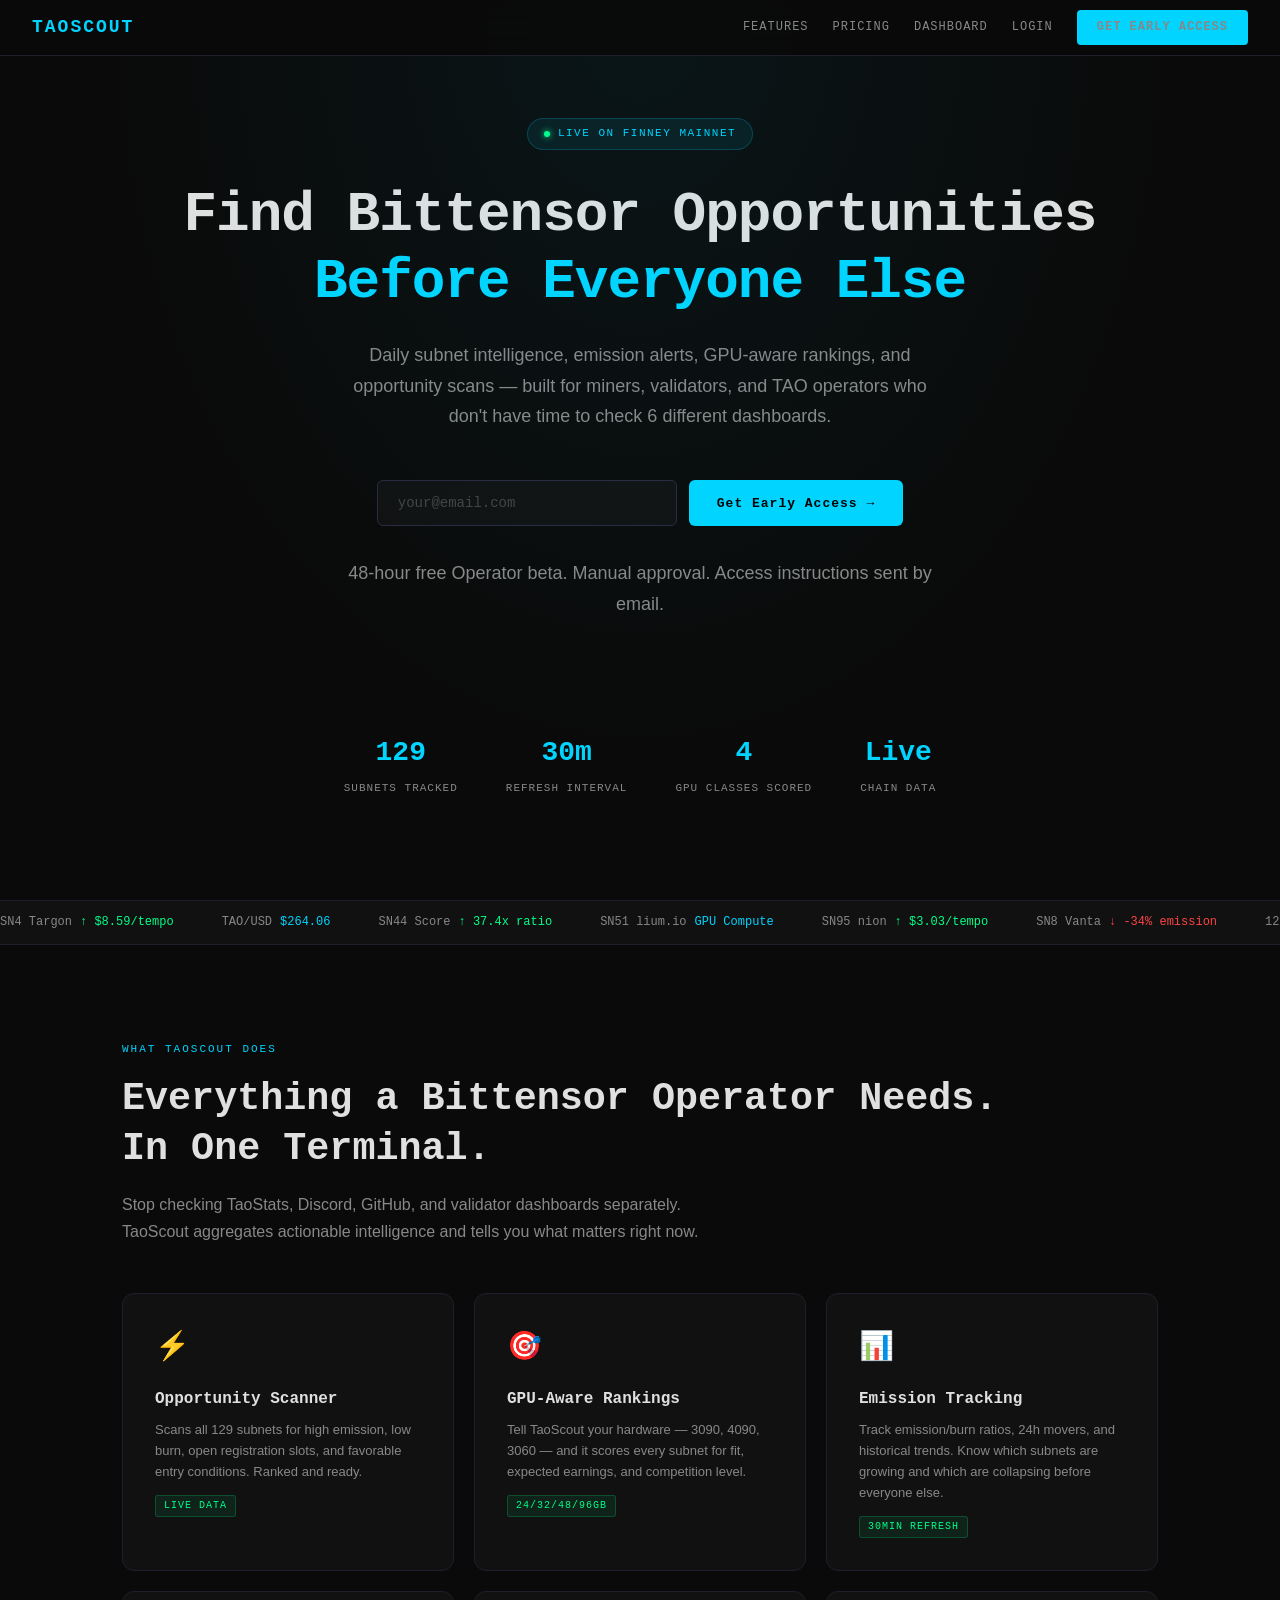
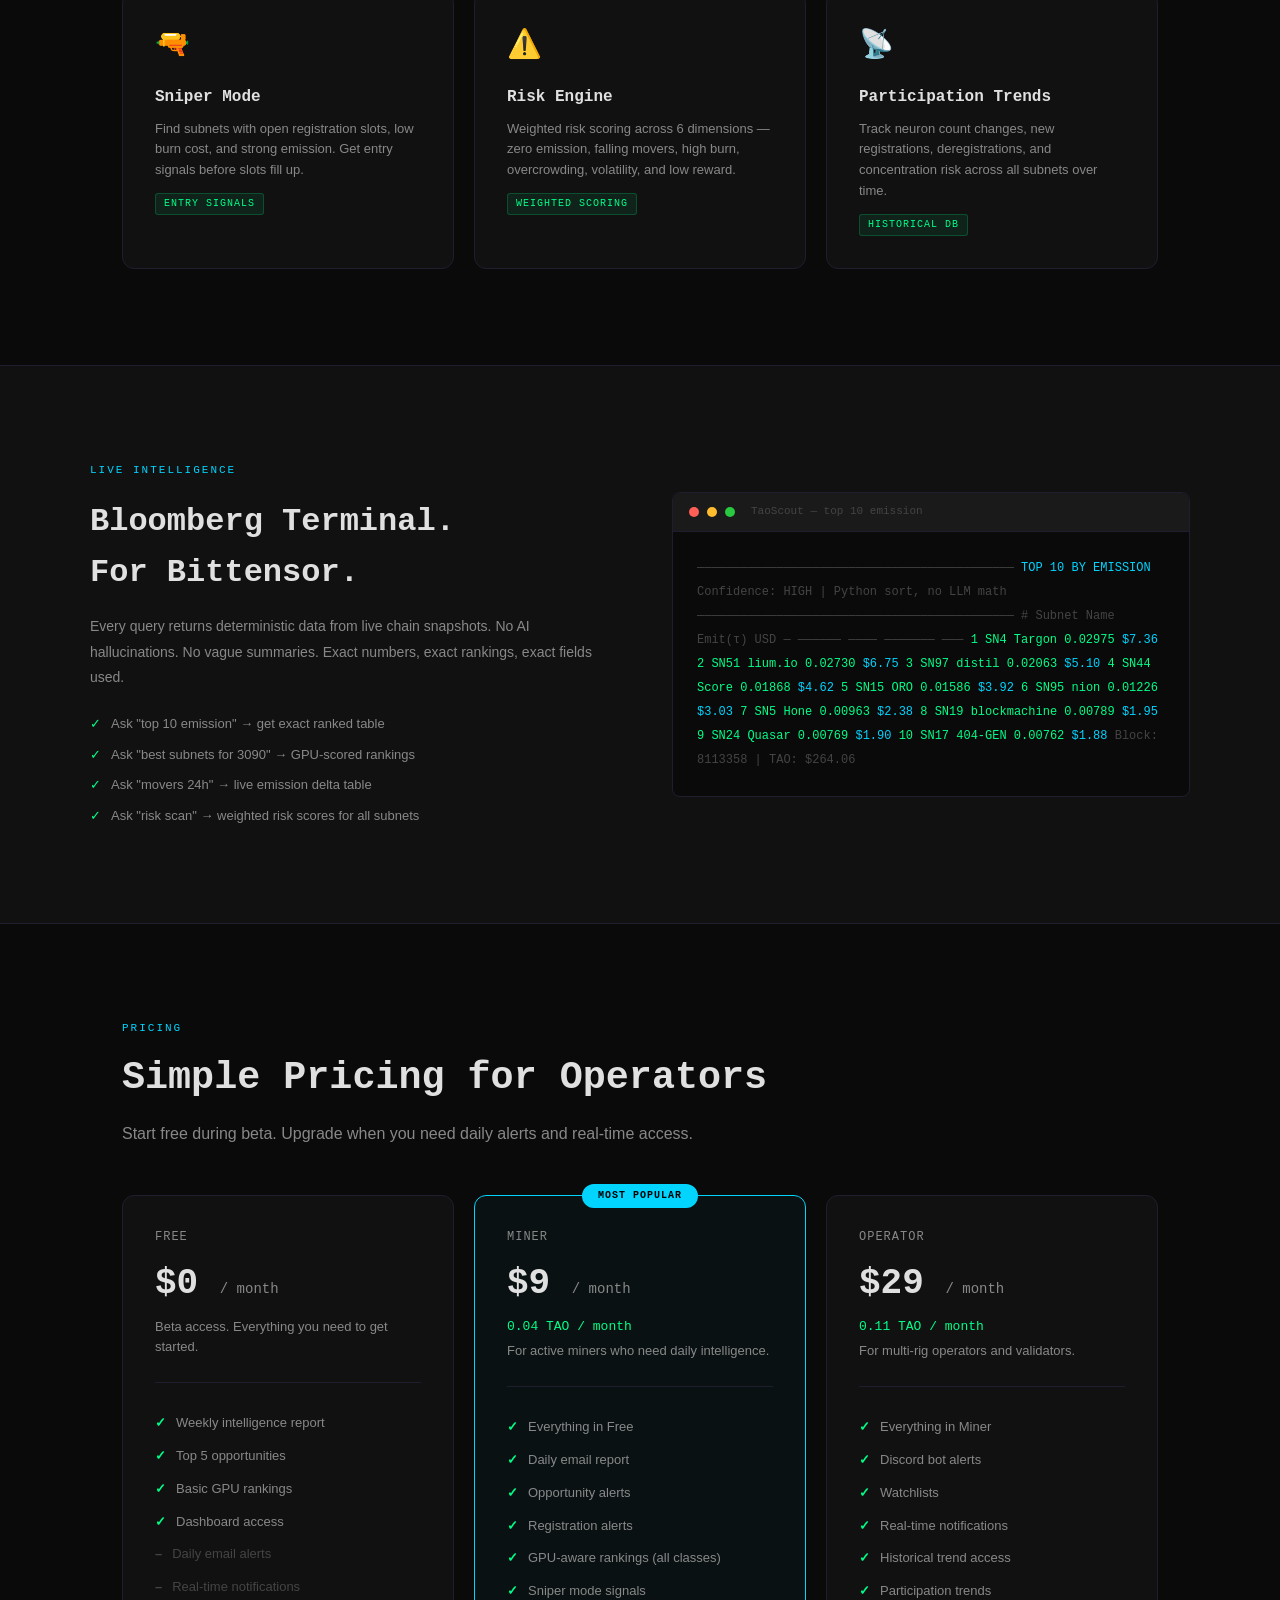
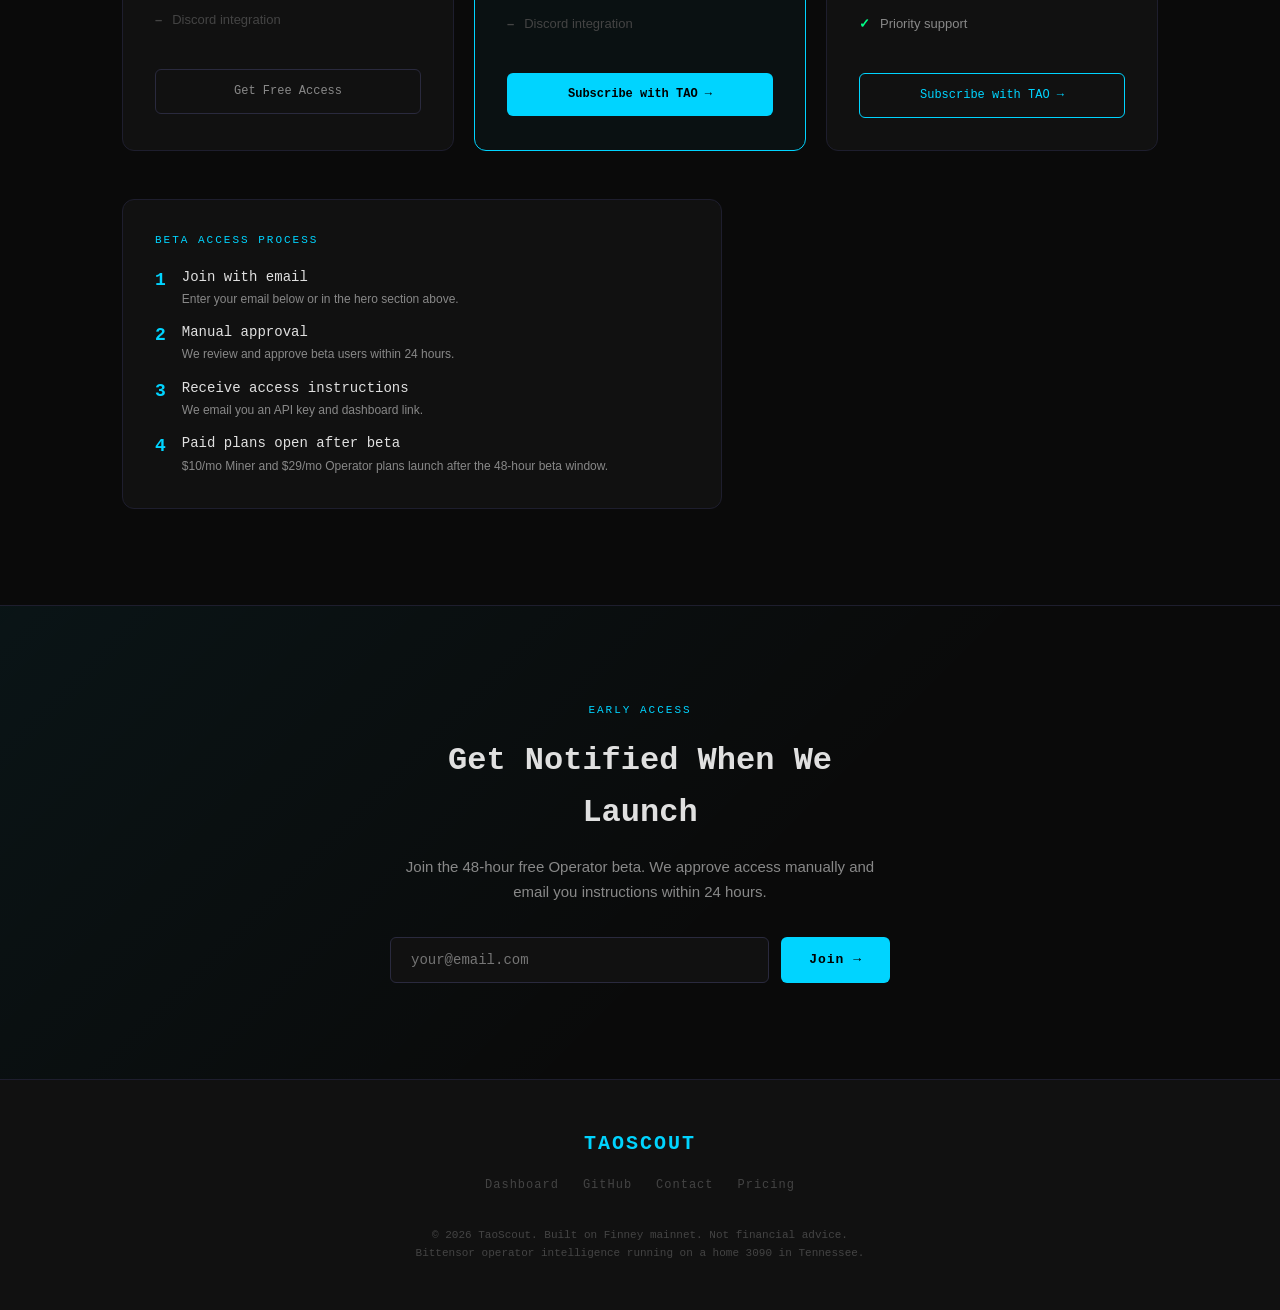
==== commit 06b377fc: "Fix remaining Coming Soon button on Miner plan" ====
--- a/landing.html
+++ b/landing.html
@@ -335,7 +335,7 @@
         <li>Sniper mode signals</li>
         <li class="dim">Discord integration</li>
       </ul>
-      <a href="#signup" class="btn-filled">Coming Soon</a>
+      <a href="/order?plan=miner_monthly" class="btn-filled">Subscribe with TAO →</a>
     </div>
 
     <div class="pricing-card">
